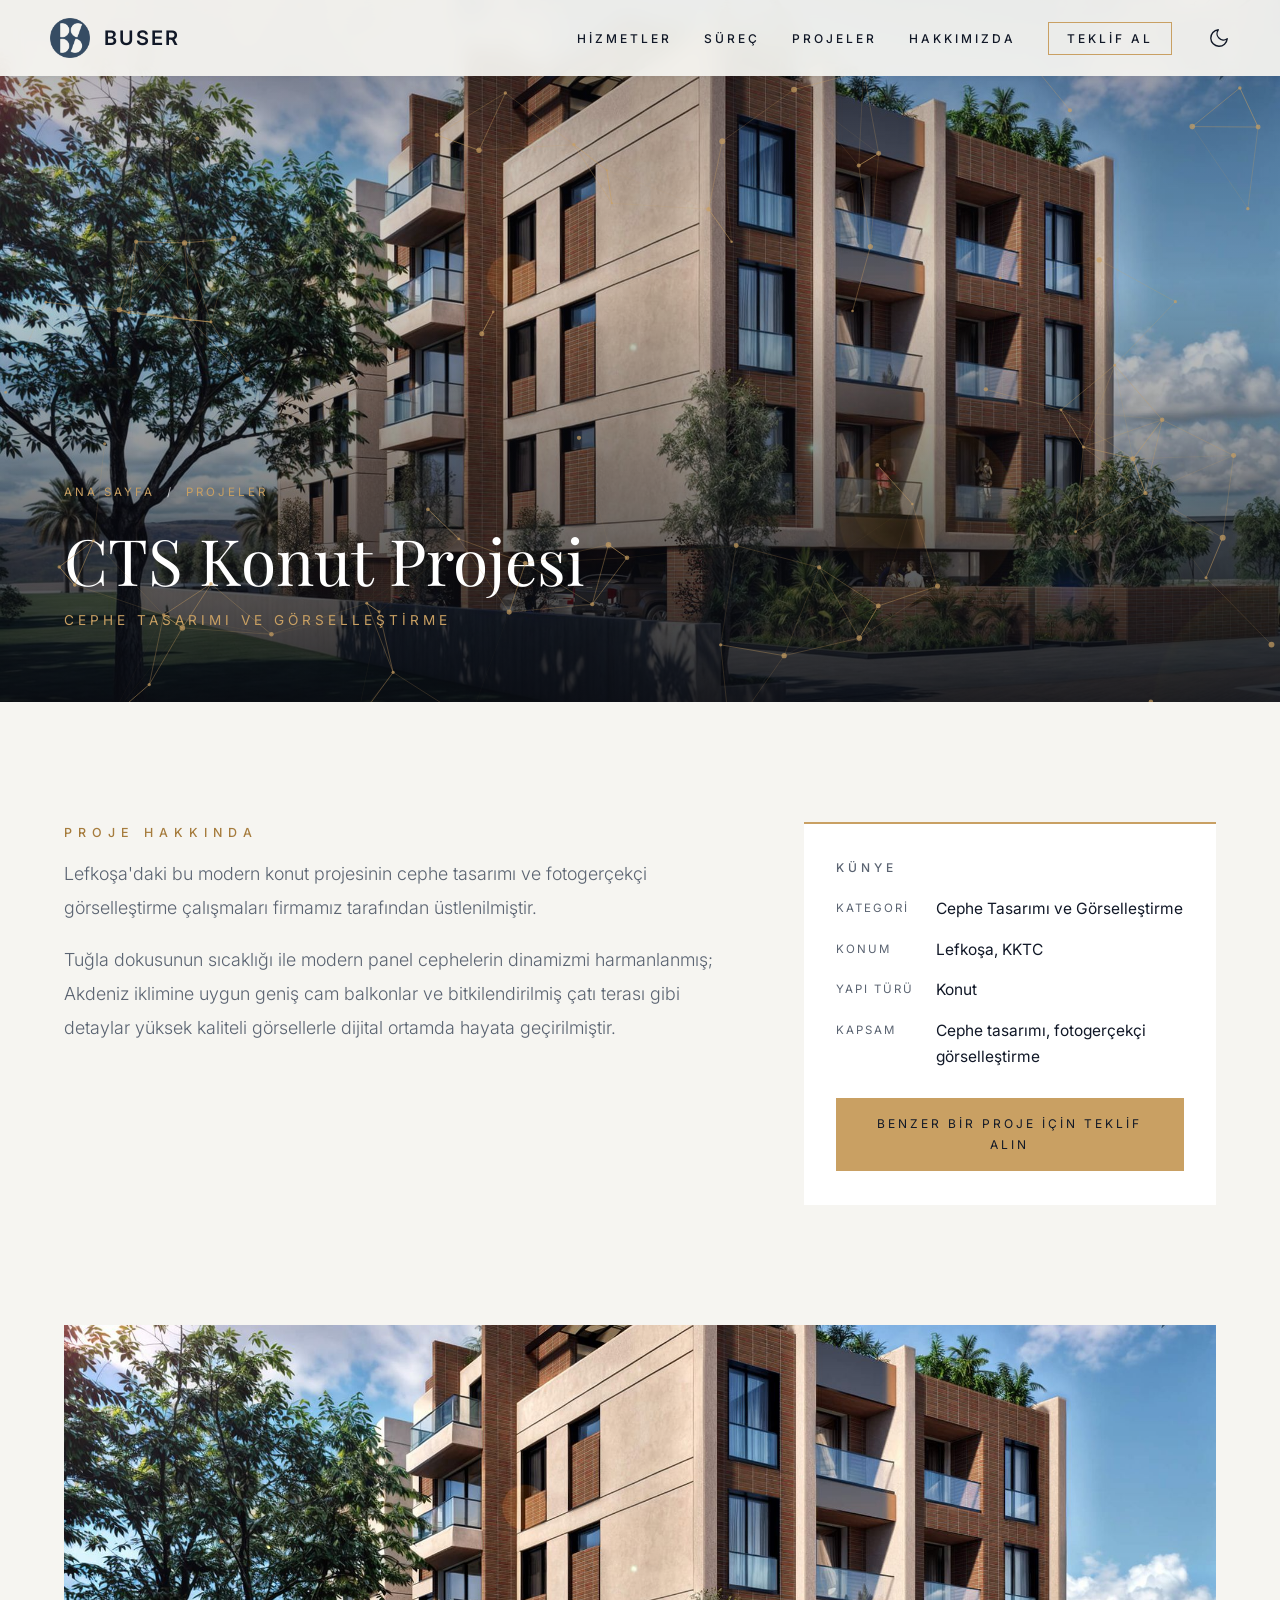
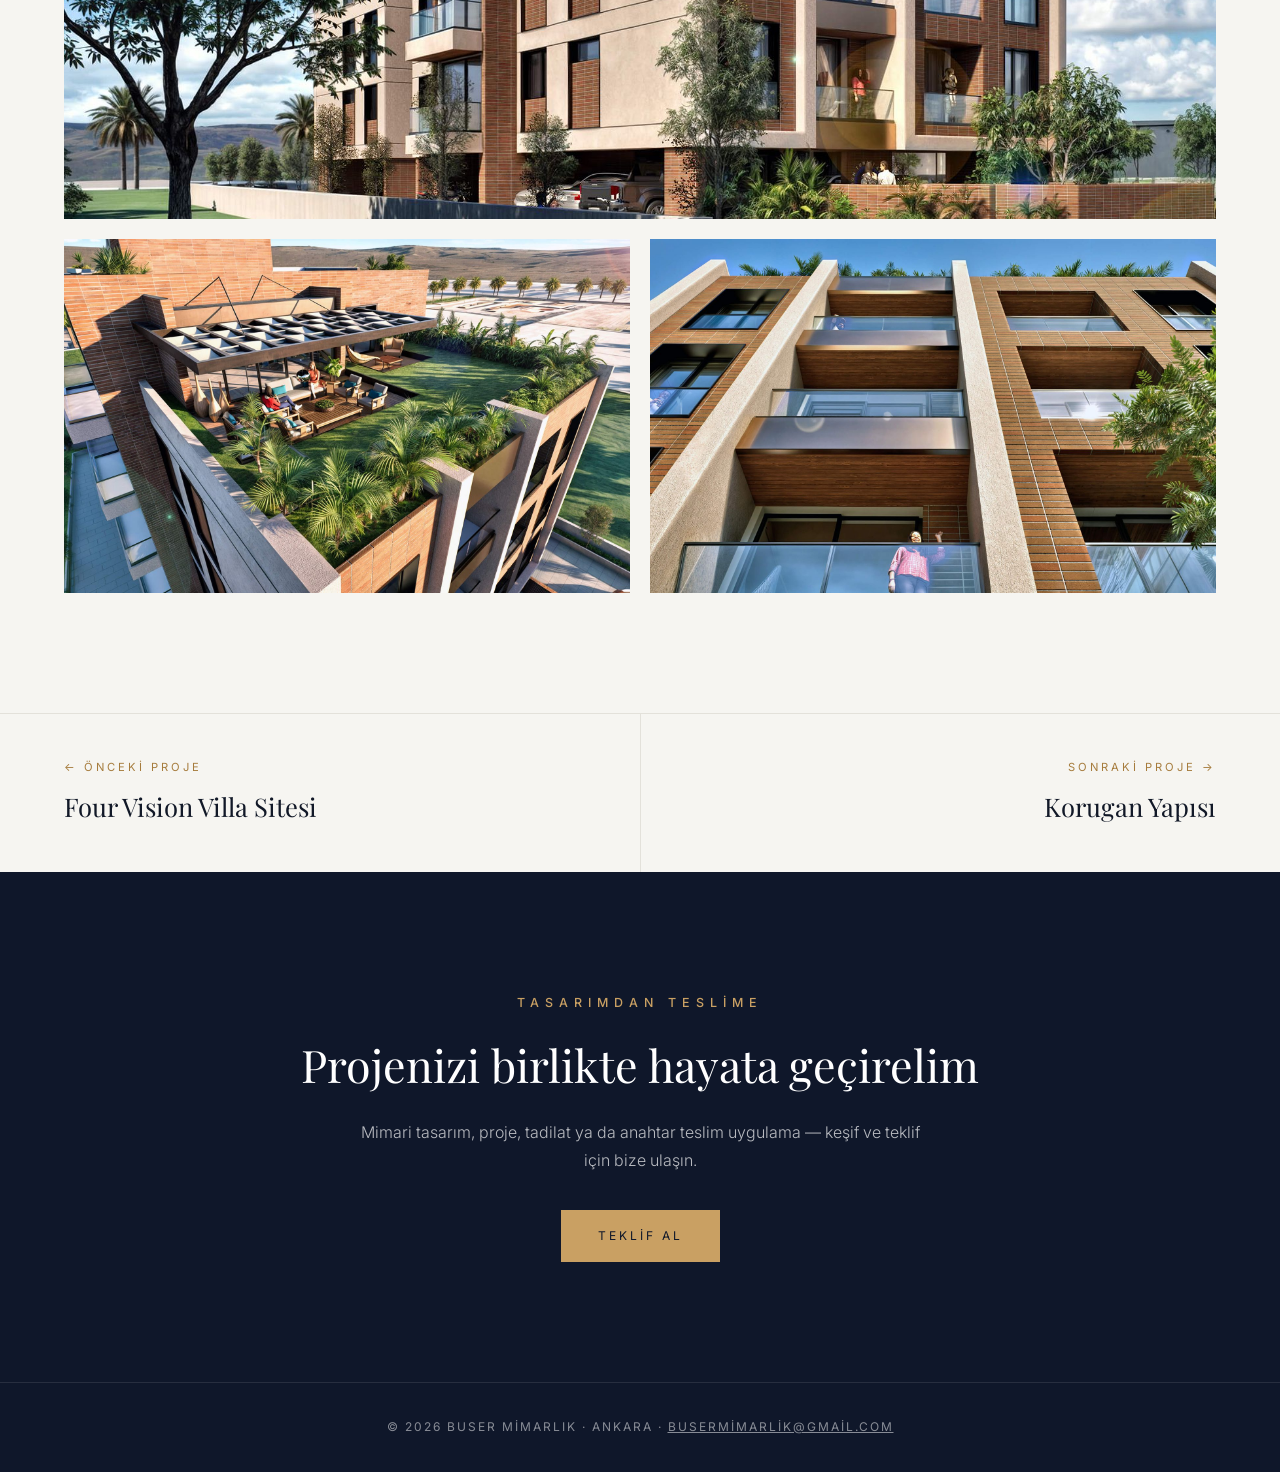
==== projeler/cts-konut-projesi.html @ 30509781 "Add files via upload" ====
<!DOCTYPE html>
<html lang="tr">
<head>
    <meta charset="UTF-8">
    <meta name="viewport" content="width=device-width, initial-scale=1.0">
    <title>CTS Konut Projesi | Buser Mimarlık</title>
    <meta name="description" content="Lefkoşa&#x27;daki bu modern konut projesinin cephe tasarımı ve fotogerçekçi görselleştirme çalışmaları firmamız tarafından…">
    <meta name="robots" content="index, follow">
    <meta name="theme-color" content="#0f172a">
    <link rel="canonical" href="https://busermimarlik.com/projeler/cts-konut-projesi.html">
    <meta property="og:type" content="article">
    <meta property="og:locale" content="tr_TR">
    <meta property="og:site_name" content="Buser Mimarlık">
    <meta property="og:title" content="CTS Konut Projesi | Buser Mimarlık">
    <meta property="og:description" content="Lefkoşa&#x27;daki bu modern konut projesinin cephe tasarımı ve fotogerçekçi görselleştirme çalışmaları firmamız tarafından…">
    <meta property="og:url" content="https://busermimarlik.com/projeler/cts-konut-projesi.html">
    <meta property="og:image" content="https://busermimarlik.com/images/cts-1.jpg">
    <meta name="twitter:card" content="summary_large_image">
    <link rel="icon" type="image/png" sizes="32x32" href="../images/favicon-32.png">
    <link rel="apple-touch-icon" href="../images/apple-touch-icon.png">
    <link rel="preconnect" href="https://fonts.googleapis.com">
    <link rel="preconnect" href="https://fonts.gstatic.com" crossorigin>
    <link href="https://fonts.googleapis.com/css2?family=Inter:wght@300;400;500;600&family=Playfair+Display:wght@400;600&display=swap" rel="stylesheet">
    <script type="application/ld+json">
    {
        "@context": "https://schema.org",
        "@type": "CreativeWork",
        "name": "CTS Konut Projesi",
        "description": "Lefkoşa'daki bu modern konut projesinin cephe tasarımı ve fotogerçekçi görselleştirme çalışmaları firmamız tarafından üstlenilmiştir. Tuğla dokusunun sıcaklığı ile modern panel cephelerin dinamizmi harmanlanmış; Akdeniz iklimine uygun geniş cam balkonlar ve bitkilendirilmiş çatı terası gibi detaylar yüksek kaliteli görsellerle dijital ortamda hayata geçirilmiştir.",
        "image": "https://busermimarlik.com/images/cts-1.jpg",
        "url": "https://busermimarlik.com/projeler/cts-konut-projesi.html",
        "genre": "Cephe Tasarımı ve Görselleştirme",
        "creator": {
                "@type": "Organization",
                "name": "Buser Mimarlık",
                "url": "https://busermimarlik.com/"
        }
}
    </script>
    <script>
        (function () {
            var t = null;
            try { t = localStorage.getItem('buser-theme'); } catch (e) {}
            if (!t && window.matchMedia && matchMedia('(prefers-color-scheme: dark)').matches) t = 'dark';
            if (t === 'dark') document.documentElement.classList.add('dark-theme');
            document.documentElement.classList.add('js');
        })();
    </script>
    <link rel="stylesheet" href="../assets/style.css">
</head>
<body>
    <canvas id="mesh-canvas" aria-hidden="true"></canvas>

    <nav aria-label="Ana menü">
        <a href="../index.html" class="brand" aria-label="Buser Mimarlık ana sayfa">
            <img src="../images/logo.png" alt="" width="40" height="40">
            <div class="brand-text-wrapper" aria-hidden="true">
                <span class="b-letter">B</span><span class="im-letters">IM&nbsp;</span><span class="user-letters">USER</span>
            </div>
        </a>
        <div class="nav-right">
            <ul class="nav-links" id="navLinks">
                <li><a href="../index.html#services">Hizmetler</a></li>
                <li><a href="../index.html#process">Süreç</a></li>
                <li><a href="../index.html#projects">Projeler</a></li>
                <li><a href="../index.html#hakkimizda">Hakkımızda</a></li>
                <li><a href="../index.html#contact" class="nav-cta">Teklif Al</a></li>
            </ul>
            <button type="button" class="icon-btn theme-switch" id="themeToggle" aria-label="Açık / koyu tema">
                <svg class="icon-moon" viewBox="0 0 24 24" fill="none" stroke="currentColor" stroke-width="1.5" stroke-linecap="round" stroke-linejoin="round"><path d="M21 12.79A9 9 0 1 1 11.21 3 7 7 0 0 0 21 12.79z"/></svg>
                <svg class="icon-sun" viewBox="0 0 24 24" fill="none" stroke="currentColor" stroke-width="1.5" stroke-linecap="round" stroke-linejoin="round"><circle cx="12" cy="12" r="5"/><path d="M12 1v2M12 21v2M4.22 4.22l1.42 1.42M18.36 18.36l1.42 1.42M1 12h2M21 12h2M4.22 19.78l1.42-1.42M18.36 5.64l1.42-1.42"/></svg>
            </button>
            <button type="button" class="icon-btn menu-btn" id="menuBtn" aria-label="Menüyü aç" aria-expanded="false" aria-controls="navLinks">
                <svg viewBox="0 0 24 24" fill="none" stroke="currentColor" stroke-width="1.5" stroke-linecap="round"><path d="M3 6h18M3 12h18M3 18h18"/></svg>
            </button>
        </div>
    </nav>

    <main>
        <header class="page-hero" style="background-image:url('../images/cts-1.jpg')">
            <div class="container">
                <p class="crumbs"><a href="../index.html">Ana Sayfa</a> &nbsp;/&nbsp; <a href="../index.html#projects">Projeler</a></p>
                <h1>CTS Konut Projesi</h1>
                <p class="cat">Cephe Tasarımı ve Görselleştirme</p>
            </div>
        </header>

        <section class="light-section">
            <div class="container">
                <div class="project-layout">
                    <div class="project-desc hidden-anim">
                        <span class="eyebrow">Proje Hakkında</span>
                        <p>Lefkoşa&#x27;daki bu modern konut projesinin cephe tasarımı ve fotogerçekçi görselleştirme çalışmaları firmamız tarafından üstlenilmiştir.</p>
                        <p>Tuğla dokusunun sıcaklığı ile modern panel cephelerin dinamizmi harmanlanmış; Akdeniz iklimine uygun geniş cam balkonlar ve bitkilendirilmiş çatı terası gibi detaylar yüksek kaliteli görsellerle dijital ortamda hayata geçirilmiştir.</p>
                    </div>
                    <aside class="facts hidden-anim" aria-label="Proje künyesi">
                        <h2>Künye</h2>
                        <dl>
                            <dt>Kategori</dt><dd>Cephe Tasarımı ve Görselleştirme</dd>
                            <dt>Konum</dt><dd>Lefkoşa, KKTC</dd>
                            <dt>Yapı türü</dt><dd>Konut</dd>
                            <dt>Kapsam</dt><dd>Cephe tasarımı, fotogerçekçi görselleştirme</dd>
                        </dl>
                        <a href="../index.html#contact" class="btn btn-solid facts-cta">Benzer bir proje için teklif alın</a>
                    </aside>
                </div>
            </div>
        </section>

        <section class="light-section" aria-label="Galeri">
            <div class="container" style="padding-top:0">
                <div class="gallery">
                    <a href="../images/cts-1.jpg" class="hidden-anim"><img src="../images/cts-1.jpg" alt="CTS Konut Projesi – görsel 1" loading="lazy" width="1920" height="1080"></a>
                    <a href="../images/cts-2.jpg" class="hidden-anim"><img src="../images/cts-2.jpg" alt="CTS Konut Projesi – görsel 2" loading="lazy" width="1920" height="1080"></a>
                    <a href="../images/cts-3.jpg" class="hidden-anim"><img src="../images/cts-3.jpg" alt="CTS Konut Projesi – görsel 3" loading="lazy" width="1920" height="1080"></a>
                </div>
            </div>
            <div class="pager" role="navigation" aria-label="Diğer projeler">
                <a href="four-vision-villa-sitesi.html"><small>← Önceki proje</small><span>Four Vision Villa Sitesi</span></a>
                <a href="korugan-yapisi.html"><small>Sonraki proje →</small><span>Korugan Yapısı</span></a>
            </div>
        </section>

        <section class="dark-section">
            <div class="container cta-band hidden-anim">
                <span class="eyebrow">Tasarımdan Teslime</span>
                <h2>Projenizi birlikte hayata geçirelim</h2>
                <p>Mimari tasarım, proje, tadilat ya da anahtar teslim uygulama — keşif ve teklif için bize ulaşın.</p>
                <a href="../index.html#contact" class="btn btn-solid">Teklif Al</a>
            </div>
        </section>
    </main>

    <footer class="dark-section simple-footer">
        &copy; <span id="currentYear">2026</span> Buser Mimarlık · Ankara · <a data-mail href="mailto:busermimarlik@gmail.com" style="color:inherit"><span data-mail-text>busermimarlik@gmail.com</span></a>
    </footer>

    <div id="lightbox" class="lightbox" role="dialog" aria-modal="true" aria-label="Görsel görüntüleyici">
        <button type="button" class="lb-btn lb-close" aria-label="Kapat">&times;</button>
        <button type="button" class="lb-btn lb-prev" aria-label="Önceki görsel">&#8249;</button>
        <img id="lbImg" src="data:," alt="">
        <button type="button" class="lb-btn lb-next" aria-label="Sonraki görsel">&#8250;</button>
        <div class="lb-count" id="lbCount"></div>
    </div>

    <a class="wa-float" data-phone data-wa hidden href="#" target="_blank" rel="noopener" aria-label="WhatsApp ile yazın"><svg viewBox="0 0 24 24" fill="currentColor" aria-hidden="true"><path d="M17.47 14.38c-.3-.15-1.76-.87-2.03-.97-.27-.1-.47-.15-.67.15-.2.3-.77.97-.94 1.17-.17.2-.35.22-.64.07-.3-.15-1.25-.46-2.39-1.47-.88-.79-1.48-1.76-1.65-2.06-.17-.3-.02-.46.13-.61.13-.13.3-.35.45-.52.15-.17.2-.3.3-.5.1-.2.05-.37-.02-.52-.08-.15-.67-1.61-.92-2.2-.24-.58-.49-.5-.67-.51h-.57c-.2 0-.52.07-.79.37-.27.3-1.04 1.02-1.04 2.48s1.07 2.88 1.21 3.08c.15.2 2.1 3.2 5.08 4.49.71.31 1.26.49 1.69.63.71.23 1.36.2 1.87.12.57-.09 1.76-.72 2.01-1.41.25-.69.25-1.29.17-1.41-.07-.12-.27-.2-.57-.35zM12.05 21.5h-.01a9.4 9.4 0 0 1-4.8-1.31l-.34-.2-3.57.94.95-3.48-.22-.36a9.43 9.43 0 0 1-1.44-5.01c0-5.2 4.24-9.44 9.45-9.44a9.4 9.4 0 0 1 6.68 2.77 9.38 9.38 0 0 1 2.76 6.68c0 5.21-4.24 9.44-9.45 9.44zm8.04-17.48A11.3 11.3 0 0 0 12.05.5C5.78.5.68 5.6.68 11.86c0 2 .52 3.96 1.52 5.68L.58 23.5l6.1-1.6a11.34 11.34 0 0 0 5.37 1.37h.01c6.26 0 11.36-5.1 11.36-11.36 0-3.04-1.18-5.89-3.33-8.04z"/></svg></a>

    <button id="scrollTopBtn" type="button" aria-label="Başa dön">
        <svg viewBox="0 0 24 24" fill="none" stroke="currentColor" stroke-width="1.5" stroke-linecap="round" stroke-linejoin="round"><line x1="12" y1="19" x2="12" y2="5"/><polyline points="5 12 12 5 19 12"/></svg>
    </button>

    <script src="../assets/main.js" defer></script>
</body>
</html>
---- assets/style.css ----
html { scroll-behavior: smooth; scroll-padding-top: 80px; }

/* KURUMSAL RENKLER (logo laciverti + krem + bronz) */
:root {
    --bg-dark: #0f172a;
    --bg-light: #f6f5f1;
    --bg-card: #ffffff;
    --text-dark: #111827;
    --text-light: #ffffff;
    --text-gray: #5b6472;
    --navy: #374d63;
    --accent: #c9a063;
    --accent-strong: #a67c3d;
    --border-color: #e3e1da;
    --nav-bg: rgba(246, 245, 241, 0.94);
    --bg-about-modal: rgba(246, 245, 241, 0.82);
    --transition-speed: 0.8s;
}
html.dark-theme {
    --bg-light: #060d19;
    --bg-card: #0b1526;
    --text-dark: #f1f5f9;
    --text-gray: #94a3b8;
    --border-color: #16243a;
    --nav-bg: rgba(6, 13, 25, 0.94);
    --bg-about-modal: rgba(6, 13, 25, 0.86);
    --accent-strong: #c9a063;
}

* { margin: 0; padding: 0; box-sizing: border-box; }

body {
    font-family: 'Inter', sans-serif;
    background-color: var(--bg-dark);
    color: var(--text-dark);
    line-height: 1.7;
    overflow-x: hidden;
    transition: background-color 0.5s ease, color 0.5s ease;
}
img { max-width: 100%; display: block; }
a:focus-visible, button:focus-visible, [tabindex]:focus-visible { outline: 2px solid var(--accent); outline-offset: 3px; }
.sr-only { position: absolute; width: 1px; height: 1px; overflow: hidden; clip: rect(0 0 0 0); white-space: nowrap; }

/* AÇILIŞ VİDEOSU — oturum başına bir kez, atlanabilir */
#intro-screen {
    position: fixed; inset: 0; background-color: #ffffff; z-index: 9999;
    display: flex; justify-content: center; align-items: center;
    transition: opacity 0.8s ease, visibility 0.8s ease;
}
#intro-video { width: 100%; height: 100%; object-fit: contain; pointer-events: none; padding: 20px; }
#intro-skip {
    position: absolute; bottom: 30px; right: 30px; background: none; border: 1px solid #c7ccd4;
    color: #374d63; padding: 8px 18px; font: 500 11px 'Inter', sans-serif; letter-spacing: 3px;
    text-transform: uppercase; cursor: pointer; border-radius: 2px;
}
#intro-skip:hover { border-color: var(--accent); color: var(--accent-strong); }
.fade-out { opacity: 0; visibility: hidden; }
html.intro-seen #intro-screen { display: none; }

/* ARKA PLAN AĞ ANİMASYONU */
#mesh-canvas { position: fixed; top: 0; left: 0; width: 100vw; height: 100vh; z-index: 1; pointer-events: none; }

/* MENÜ */
nav {
    position: fixed; top: 0; width: 100%; padding: 18px 50px;
    display: flex; justify-content: space-between; align-items: center;
    z-index: 100; background: var(--nav-bg);
    backdrop-filter: blur(10px); -webkit-backdrop-filter: blur(10px);
    box-shadow: 0 1px 5px rgba(0,0,0,0.05); transition: background 0.5s ease;
}
.brand { display: flex; align-items: center; gap: 14px; text-decoration: none; }
.brand img { height: 40px; width: 40px; animation: logoDigitalGlow 6s infinite cubic-bezier(0.2, 0.8, 0.2, 1); }
@keyframes logoDigitalGlow {
    0%, 50%, 100% { filter: drop-shadow(0 0 0 transparent); }
    52%, 94% { filter: drop-shadow(0 0 8px #0ea5e9); }
    55%, 90% { filter: drop-shadow(0 0 10px rgba(201, 160, 99, 0.6)); }
}
.brand-text-wrapper { display: flex; align-items: center; font-size: 20px; letter-spacing: 2px; font-weight: 600; color: var(--text-dark); overflow: hidden; }
.b-letter, .user-letters { animation: textDigitalGlow 6s infinite cubic-bezier(0.2, 0.8, 0.2, 1); }
.im-letters {
    display: inline-block; max-width: 0; opacity: 0; overflow: hidden; white-space: nowrap;
    animation: textDigitalGlow 6s infinite, counterTick 6s infinite steps(3, end);
}
@keyframes textDigitalGlow {
    0%, 50%, 100% { color: var(--text-dark); text-shadow: none; }
    52%, 94% { color: #0ea5e9; text-shadow: 0 0 12px #0ea5e9; }
    55%, 90% { color: var(--accent); text-shadow: 0 0 15px rgba(201, 160, 99, 0.5); }
}
@keyframes counterTick {
    0%, 50%, 100% { max-width: 0; opacity: 0; }
    52% { opacity: 1; }
    55%, 90% { max-width: 40px; opacity: 1; }
    94% { max-width: 0; opacity: 1; }
}

.nav-right { display: flex; align-items: center; gap: 36px; }
.nav-links { list-style: none; display: flex; gap: 32px; }
.nav-links a { color: var(--text-dark); text-decoration: none; text-transform: uppercase; font-size: 12px; letter-spacing: 3px; font-weight: 500; transition: color 0.3s ease; cursor: pointer; }
.nav-links a:hover { color: var(--accent); }
.nav-cta { border: 1px solid var(--accent); padding: 8px 18px; }
.nav-cta:hover { background: var(--accent); color: #0f172a !important; }

.icon-btn { background: none; border: none; cursor: pointer; display: flex; align-items: center; justify-content: center; color: var(--text-dark); transition: transform 0.3s ease, color 0.3s ease; }
.icon-btn:hover { color: var(--accent); }
.theme-switch:hover { transform: scale(1.1) rotate(10deg); }
.icon-btn svg { width: 22px; height: 22px; }
.icon-sun { display: none; }
html.dark-theme .icon-sun { display: block; }
html.dark-theme .icon-moon { display: none; }
.menu-btn { display: none; }

/* BÖLÜMLER */
section { width: 100%; }
.container { max-width: 1400px; margin: 0 auto; padding: 120px 5vw; }
.light-section { position: relative; z-index: 2; background-color: var(--bg-light); transition: background-color 0.5s ease; }
.dark-section { position: relative; z-index: 0; background-color: transparent; color: var(--text-light); }
.dark-section .container, .dark-section .hero-content { position: relative; z-index: 2; }

.eyebrow { display: block; font-size: 0.78rem; text-transform: uppercase; letter-spacing: 6px; color: var(--accent-strong); margin-bottom: 14px; font-weight: 500; }
.dark-section .eyebrow { color: var(--accent); }
.section-head { display: flex; justify-content: space-between; align-items: flex-end; gap: 30px; flex-wrap: wrap; margin-bottom: 60px; border-bottom: 1px solid var(--border-color); padding-bottom: 24px; }
.section-title { font-family: 'Playfair Display', serif; font-size: clamp(1.8rem, 3.4vw, 2.6rem); font-weight: 400; line-height: 1.2; color: var(--text-dark); }
.section-lead { max-width: 520px; color: var(--text-gray); font-weight: 300; }

/* HERO */
.hero {
    position: relative; width: 100%; min-height: 100vh; min-height: 100svh; display: flex; flex-direction: column;
    justify-content: center; align-items: center; text-align: center; z-index: 0; padding: 120px 20px 60px;
    background: linear-gradient(rgba(10, 12, 18, 0.82), rgba(10, 12, 18, 0.94)), url('../images/hero-arkaplan.jpg') center/cover no-repeat;
}
.hero .eyebrow { letter-spacing: 7px; margin-bottom: 26px; }
.hero h1 { font-size: clamp(2.4rem, 6vw, 4.6rem); font-weight: 300; letter-spacing: -2px; line-height: 1.1; margin-bottom: 26px; color: var(--text-light); }
.hero h1 em { font-family: 'Playfair Display', serif; font-style: italic; color: var(--accent); font-weight: 400; }
.hero-sub { max-width: 640px; margin: 0 auto 46px; font-size: 1.05rem; font-weight: 300; color: rgba(255,255,255,0.78); }
.hero-actions { display: flex; gap: 18px; justify-content: center; flex-wrap: wrap; }
.btn { display: inline-block; border: 1px solid var(--accent); padding: 15px 36px; color: var(--text-light); text-decoration: none; text-transform: uppercase; letter-spacing: 3px; font-size: 12px; transition: all 0.3s ease; cursor: pointer; background: none; font-family: inherit; }
.btn:hover, .btn-solid { background-color: var(--accent); color: #0f172a; }
.btn-solid:hover { background: transparent; color: var(--text-light); }
.hero-pillars { display: flex; gap: 12px 34px; justify-content: center; flex-wrap: wrap; margin-top: 70px; font-size: 0.75rem; letter-spacing: 4px; text-transform: uppercase; color: rgba(255,255,255,0.55); }
.hero-pillars span::before { content: '—'; color: var(--accent); margin-right: 10px; }

/* HİZMETLER */
.services-grid { display: grid; grid-template-columns: repeat(6, 1fr); gap: 1px; background: var(--border-color); border: 1px solid var(--border-color); }
.service-item { background: var(--bg-light); padding: 44px 36px; transition: background-color 0.4s ease; position: relative; }
.service-item:hover { background: var(--bg-card); }
.service-icon { width: 42px; height: 42px; color: var(--accent-strong); margin-bottom: 26px; }
.service-item h3 { font-size: 1.05rem; font-weight: 600; margin-bottom: 12px; text-transform: uppercase; letter-spacing: 1.5px; }
.service-item p { color: var(--text-gray); font-weight: 300; font-size: 0.97rem; }
.service-item ul { list-style: none; margin-top: 16px; }
.service-item li { font-size: 0.85rem; color: var(--text-gray); padding: 5px 0; border-top: 1px dashed var(--border-color); }
.service-item li::before { content: '+ '; color: var(--accent-strong); }
.tag { position: absolute; top: 20px; right: 20px; font-size: 0.65rem; letter-spacing: 2px; text-transform: uppercase; color: var(--accent-strong); border: 1px solid var(--accent); padding: 2px 8px; }

/* SÜREÇ */
.process-list { list-style: none; display: grid; grid-template-columns: repeat(5, 1fr); gap: 30px; counter-reset: step; }
.process-list li { border-top: 1px solid rgba(255,255,255,0.18); padding-top: 26px; position: relative; }
.process-list li::before { counter-increment: step; content: '0' counter(step); display: block; font-family: 'Playfair Display', serif; font-size: 2.4rem; color: var(--accent); line-height: 1; margin-bottom: 18px; }
.process-list li::after { content: ''; position: absolute; top: -4px; left: 0; width: 7px; height: 7px; background: var(--accent); border-radius: 50%; }
.process-list h3 { font-size: 0.95rem; font-weight: 600; text-transform: uppercase; letter-spacing: 1.5px; margin-bottom: 10px; }
.process-list p { font-size: 0.9rem; color: rgba(255,255,255,0.66); font-weight: 300; }
.dark-section .section-head { border-color: rgba(255,255,255,0.15); }
.dark-section .section-title { color: var(--text-light); }
.dark-section .section-lead { color: rgba(255,255,255,0.66); }

/* PROJELER */
.filters { display: flex; gap: 10px; flex-wrap: wrap; }
.filter-btn { background: none; border: 1px solid var(--border-color); color: var(--text-gray); padding: 8px 16px; font: 500 11px 'Inter', sans-serif; letter-spacing: 2px; text-transform: uppercase; cursor: pointer; transition: all 0.3s ease; }
.filter-btn:hover { border-color: var(--accent); color: var(--text-dark); }
.filter-btn.active { background: var(--text-dark); border-color: var(--text-dark); color: var(--bg-light); }
.grid-container { display: grid; grid-template-columns: repeat(auto-fill, minmax(min(100%, 360px), 1fr)); gap: 44px 40px; }
.project-card { cursor: pointer; position: relative; background: none; border: none; text-align: left; font: inherit; color: inherit; }
.project-card[hidden] { display: none; }
.project-img-wrapper { overflow: hidden; aspect-ratio: 16/9; background-color: var(--border-color); margin-bottom: 18px; }
.project-img { width: 100%; height: 100%; object-fit: cover; transition: transform 0.7s ease; }
.project-card:hover .project-img, .project-card:focus-visible .project-img { transform: scale(1.05); }
.project-info h3 { font-size: 1.4rem; font-weight: 500; color: var(--text-dark); transition: color 0.3s ease; }
.project-card:hover .project-info h3 { color: var(--accent-strong); }
.project-info p { color: var(--text-gray); font-size: 0.8rem; text-transform: uppercase; letter-spacing: 2px; margin-top: 4px; }

/* VİZYON */
.about-content { text-align: center; max-width: 960px !important; }
.about-text { font-size: clamp(1.4rem, 2.8vw, 2.1rem); font-weight: 300; line-height: 1.6; }
.about-text strong { color: var(--accent); font-weight: 400; }

/* NEDEN BUSER */
.why-grid { display: grid; grid-template-columns: repeat(auto-fit, minmax(240px, 1fr)); gap: 50px; }
.why-item h3 { font-family: 'Playfair Display', serif; font-weight: 400; font-size: 1.35rem; margin-bottom: 12px; }
.why-item p { color: var(--text-gray); font-weight: 300; font-size: 0.97rem; }
.why-item .num { display: block; width: 36px; height: 1px; background: var(--accent); margin-bottom: 22px; }

/* İLETİŞİM / TEKLİF */
footer { background-color: transparent; border-top: 1px solid rgba(255, 255, 255, 0.1); position: relative; z-index: 0; }
footer .container { position: relative; z-index: 2; color: var(--text-light); }
.contact-grid { display: grid; grid-template-columns: 1fr 1.2fr; gap: 70px; align-items: start; }
.contact-grid h2 { font-family: 'Playfair Display', serif; font-weight: 400; font-size: clamp(2rem, 4vw, 3rem); line-height: 1.15; margin-bottom: 24px; }
.contact-grid .lead { color: rgba(255,255,255,0.7); font-weight: 300; margin-bottom: 36px; }
.contact-lines { list-style: none; }
.contact-lines li { margin-bottom: 16px; }
.contact-lines a { display: inline-flex; align-items: center; gap: 12px; color: var(--text-light); text-decoration: none; letter-spacing: 1px; opacity: 0.85; transition: all 0.3s ease; }
.contact-lines a:hover { color: var(--accent); opacity: 1; }
.contact-lines svg { width: 20px; height: 20px; flex-shrink: 0; }

.quote-form { background: rgba(8, 14, 26, 0.72); border: 1px solid rgba(201, 160, 99, 0.25); padding: 40px; backdrop-filter: blur(6px); -webkit-backdrop-filter: blur(6px); }
.form-row { display: grid; grid-template-columns: 1fr 1fr; gap: 18px; }
.field { margin-bottom: 18px; }
.field label { display: block; font-size: 0.7rem; letter-spacing: 2.5px; text-transform: uppercase; color: rgba(255,255,255,0.6); margin-bottom: 8px; }
.field input, .field select, .field textarea {
    width: 100%; background: transparent; border: none; border-bottom: 1px solid rgba(255,255,255,0.25);
    color: var(--text-light); padding: 10px 0; font: 300 1rem 'Inter', sans-serif; transition: border-color 0.3s ease;
}
.field select option { color: #111827; }
.field textarea { resize: vertical; min-height: 90px; }
.field input:focus, .field select:focus, .field textarea:focus { outline: none; border-color: var(--accent); }
.form-note { font-size: 0.78rem; color: rgba(255,255,255,0.5); margin-top: 14px; }

.footer-bottom { border-top: 1px solid rgba(255,255,255,0.1); margin-top: 80px; padding-top: 30px; display: flex; justify-content: space-between; flex-wrap: wrap; gap: 10px; color: rgba(255, 255, 255, 0.5); font-size: 0.78rem; text-transform: uppercase; letter-spacing: 2px; }

/* BAŞA DÖN */
#scrollTopBtn {
    position: fixed; bottom: 40px; right: 40px; width: 50px; height: 50px;
    background-color: var(--accent); color: #fff; border-radius: 50%;
    display: flex; align-items: center; justify-content: center;
    cursor: pointer; z-index: 99; opacity: 0; visibility: hidden;
    transform: translateY(20px); transition: all 0.4s ease;
    box-shadow: 0 4px 15px rgba(0,0,0,0.2); border: none;
}
#scrollTopBtn.show { opacity: 1; visibility: visible; transform: translateY(0); }
#scrollTopBtn:hover { background-color: var(--navy); transform: translateY(-5px); }
#scrollTopBtn svg { width: 24px; height: 24px; }

/* MODALLAR */
.modal-overlay { display: none; position: fixed; inset: 0; background-color: rgba(10, 10, 12, 0.9); backdrop-filter: blur(8px); -webkit-backdrop-filter: blur(8px); z-index: 1000; overflow-y: auto; padding: 40px 20px; opacity: 0; transition: opacity 0.4s ease; }
.modal-overlay.open { display: block; }
.modal-overlay.active { opacity: 1; }
.modal-close-btn { position: absolute; top: 14px; right: 18px; font-size: 40px; font-weight: 300; color: #ffffff; cursor: pointer; z-index: 10; line-height: 1; background: none; border: none; text-shadow: 0 2px 4px rgba(0,0,0,0.6); transition: color 0.3s ease; }
.modal-close-btn:hover { color: var(--accent); }
.modal-content { background-color: var(--bg-light); max-width: 1000px; margin: 0 auto; position: relative; border-radius: 4px; overflow: hidden; transform: translateY(50px); transition: transform 0.4s ease, background-color 0.5s ease; }
.modal-overlay.active .modal-content { transform: translateY(0); }
.modal-header-img { width: 100%; height: 55vh; object-fit: cover; background: #0f172a; }
.modal-body { padding: 50px; }
.modal-title { font-size: clamp(1.8rem, 4vw, 2.5rem); font-weight: 400; font-family: 'Playfair Display', serif; color: var(--text-dark); margin-bottom: 8px; }
.modal-category { font-size: 0.85rem; text-transform: uppercase; letter-spacing: 3px; color: var(--accent-strong); margin-bottom: 26px; }
.modal-desc { font-size: 1.05rem; color: var(--text-gray); line-height: 1.8; margin-bottom: 36px; }
.modal-gallery { display: grid; grid-template-columns: repeat(auto-fit, minmax(180px, 1fr)); gap: 16px; }
.modal-gallery button { border: 2px solid transparent; padding: 0; cursor: pointer; background: none; transition: border-color 0.3s ease; }
.modal-gallery button.current { border-color: var(--accent); }
.modal-gallery img { width: 100%; aspect-ratio: 4/3; object-fit: cover; }

#aboutMeModal.modal-overlay { background-color: rgba(10, 10, 12, 0.45); backdrop-filter: none; -webkit-backdrop-filter: none; }
#aboutMeModal .modal-content { background-color: var(--bg-about-modal); backdrop-filter: blur(15px); -webkit-backdrop-filter: blur(15px); border: 1px solid rgba(201, 160, 99, 0.3); box-shadow: 0 25px 50px rgba(0,0,0,0.3); }
.about-me-grid { display: grid; grid-template-columns: 1fr 1.5fr; gap: 40px; padding: 50px; }
.about-me-img-wrapper { width: 100%; aspect-ratio: 3/4; overflow: hidden; border-radius: 4px; }
.about-me-img { width: 100%; height: 100%; object-fit: cover; }
.cv-section-title { font-size: 1rem; font-weight: 600; color: var(--text-dark); margin-top: 28px; margin-bottom: 8px; text-transform: uppercase; letter-spacing: 2px; }
.cv-list { list-style: none; color: var(--text-gray); line-height: 1.8; font-weight: 300; }
.cv-list li { margin-bottom: 4px; }
.cv-list li::before { content: '• '; color: var(--accent-strong); }

/* KAYDIRMA ANİMASYONLARI (JS yoksa içerik görünür kalır) */
.js .hidden-anim { opacity: 0; transform: translateY(40px); transition: opacity var(--transition-speed) ease-out, transform var(--transition-speed) ease-out; }
.js .hidden-anim.show-anim { opacity: 1; transform: translateY(0); }

@media (prefers-reduced-motion: reduce) {
    html { scroll-behavior: auto; }
    *, *::before, *::after { animation: none !important; transition-duration: 0.01ms !important; }
    .js .hidden-anim { opacity: 1; transform: none; }
    #mesh-canvas { display: none; }
}

@media screen and (max-width: 1100px) {
    .process-list { grid-template-columns: repeat(2, 1fr); }
        .contact-grid { grid-template-columns: 1fr; gap: 50px; }
    nav { padding: 16px 30px; }
    .nav-links { gap: 22px; }
}
@media screen and (max-width: 900px) {
    nav { padding: 14px 20px; }
    .menu-btn { display: flex; }
    .nav-links { position: absolute; top: 68px; left: 0; right: 0; flex-direction: column; background-color: var(--bg-light); box-shadow: 0 12px 24px rgba(0,0,0,0.15); text-align: center; padding: 30px 0; gap: 24px; transform: translateX(-100%); visibility: hidden; transition: transform 0.4s ease, visibility 0.4s; }
    .nav-links.active { transform: translateX(0); visibility: visible; }
    .nav-cta { display: inline-block; }
    .nav-right { gap: 20px; }
}
@media screen and (max-width: 768px) {
    .container { padding: 90px 20px; }
    .process-list { grid-template-columns: 1fr; }
        .form-row { grid-template-columns: 1fr; gap: 0; }
    .quote-form { padding: 28px 20px; }
    .about-me-grid { grid-template-columns: 1fr; padding: 30px 20px; }
    .about-me-img-wrapper { aspect-ratio: 1/1; }
    .modal-body { padding: 30px 20px; }
    .modal-header-img { height: 38vh; }
    #scrollTopBtn { bottom: 20px; right: 20px; width: 42px; height: 42px; }
    .service-item { padding: 36px 24px; }
    .brand-text-wrapper { font-size: 17px; }
}

/* ================= EK BİLEŞENLER ================= */

/* Proje kartı artık bir bağlantı */
a.project-card { display: block; text-decoration: none; }
.project-more { display: inline-block; margin-top: 10px; font-size: 0.72rem; letter-spacing: 3px; text-transform: uppercase; color: var(--accent-strong); opacity: 0; transform: translateX(-6px); transition: all 0.3s ease; }
.project-card:hover .project-more, .project-card:focus-visible .project-more { opacity: 1; transform: none; }

/* ÇİZGİDEN GERÇEĞE KAYDIRICI */
.compare-wrap { display: grid; grid-template-columns: 1fr 2.2fr; gap: 60px; align-items: center; }
.compare-text p { color: var(--text-gray); font-weight: 300; margin-bottom: 26px; }
.compare-text .hint { font-size: 0.75rem; letter-spacing: 3px; text-transform: uppercase; color: var(--accent-strong); display: flex; align-items: center; gap: 10px; }
.compare {
    --pos: 50%;
    position: relative; aspect-ratio: 16 / 9; overflow: hidden; user-select: none; -webkit-user-select: none;
    background: #0c1626; box-shadow: 0 30px 60px -30px rgba(15, 23, 42, 0.45); touch-action: pan-y;
}
.compare img { position: absolute; inset: 0; width: 100%; height: 100%; object-fit: cover; pointer-events: none; }
.compare .compare-top { clip-path: inset(0 calc(100% - var(--pos)) 0 0); }
.compare-line { position: absolute; top: 0; bottom: 0; left: var(--pos); width: 2px; margin-left: -1px; background: var(--accent); pointer-events: none; box-shadow: 0 0 12px rgba(201, 160, 99, 0.6); }
.compare-knob {
    position: absolute; top: 50%; left: var(--pos); width: 52px; height: 52px; margin: -26px 0 0 -26px; border-radius: 50%;
    background: var(--accent); color: #0f172a; display: flex; align-items: center; justify-content: center; pointer-events: none;
    box-shadow: 0 6px 20px rgba(0,0,0,0.35); transition: transform 0.2s ease;
}
.compare-knob svg { width: 26px; height: 26px; }
.compare:hover .compare-knob { transform: scale(1.08); }
.compare-range { position: absolute; inset: 0; width: 100%; height: 100%; opacity: 0; cursor: ew-resize; margin: 0; -webkit-appearance: none; appearance: none; }
.compare-range:focus-visible ~ .compare-knob { outline: 3px solid #fff; outline-offset: 3px; }
.compare-label { position: absolute; top: 18px; padding: 6px 14px; font-size: 0.68rem; letter-spacing: 3px; text-transform: uppercase; background: rgba(12, 22, 38, 0.72); color: #fff; backdrop-filter: blur(4px); -webkit-backdrop-filter: blur(4px); pointer-events: none; }
.compare-label.left { left: 18px; color: #7dd3fc; }
.compare-label.right { right: 18px; }

/* WHATSAPP */
.wa-float {
    position: fixed; right: 40px; bottom: 40px; width: 56px; height: 56px; border-radius: 50%; background: #25d366; color: #fff;
    display: flex; align-items: center; justify-content: center; z-index: 98; box-shadow: 0 8px 22px rgba(0,0,0,0.25);
    transition: transform 0.3s ease;
}
.wa-float:hover { transform: translateY(-4px); }
.wa-float svg { width: 30px; height: 30px; }
.has-wa #scrollTopBtn { bottom: 108px; }
[data-phone][hidden] { display: none !important; }

/* PROJE DETAY SAYFASI */
.page-hero {
    position: relative; min-height: 78vh; display: flex; align-items: flex-end; color: var(--text-light); z-index: 0;
    background-size: cover; background-position: center;
}
.page-hero::before { content: ''; position: absolute; inset: 0; background: linear-gradient(180deg, rgba(10,12,18,0.35) 0%, rgba(10,12,18,0.15) 40%, rgba(10,12,18,0.88) 100%); }
.page-hero .container { position: relative; z-index: 2; padding-top: 160px; padding-bottom: 70px; width: 100%; }
.crumbs { font-size: 0.72rem; letter-spacing: 3px; text-transform: uppercase; margin-bottom: 22px; color: rgba(255,255,255,0.7); }
.crumbs a { color: var(--accent); text-decoration: none; }
.crumbs a:hover { text-decoration: underline; }
.page-hero h1 { font-family: 'Playfair Display', serif; font-weight: 400; font-size: clamp(2.2rem, 5vw, 4rem); line-height: 1.1; margin-bottom: 14px; }
.page-hero .cat { font-size: 0.85rem; letter-spacing: 4px; text-transform: uppercase; color: var(--accent); }

.project-layout { display: grid; grid-template-columns: 1.6fr 1fr; gap: 80px; align-items: start; }
.project-desc p { font-size: 1.12rem; font-weight: 300; color: var(--text-gray); line-height: 1.9; }
.project-desc p + p { margin-top: 18px; }
.facts { border-top: 2px solid var(--accent); background: var(--bg-card); padding: 34px 32px; }
.facts h2 { font-size: 0.75rem; letter-spacing: 4px; text-transform: uppercase; color: var(--text-gray); font-weight: 500; margin-bottom: 18px; }
.facts dl { display: grid; grid-template-columns: auto 1fr; gap: 14px 22px; }
.facts dt { font-size: 0.72rem; letter-spacing: 2px; text-transform: uppercase; color: var(--text-gray); padding-top: 3px; }
.facts dd { font-size: 0.97rem; color: var(--text-dark); }
.facts .facts-cta { margin-top: 28px; display: block; text-align: center; color: var(--text-dark); }
.facts .facts-cta:hover { color: #0f172a; }

.gallery { display: grid; grid-template-columns: repeat(2, 1fr); gap: 20px; }
.gallery a { display: block; overflow: hidden; aspect-ratio: 16 / 10; background: var(--border-color); }
.gallery a:first-child { grid-column: 1 / -1; aspect-ratio: 21 / 9; }
.gallery img { width: 100%; height: 100%; object-fit: cover; transition: transform 0.7s ease; }
.gallery a:hover img { transform: scale(1.04); }

.pager { display: grid; grid-template-columns: 1fr 1fr; border-top: 1px solid var(--border-color); }
.pager a { padding: 44px 5vw; text-decoration: none; color: var(--text-dark); transition: background-color 0.3s ease; }
.pager a:hover { background: var(--bg-card); }
.pager a + a { text-align: right; border-left: 1px solid var(--border-color); }
.pager small { display: block; font-size: 0.7rem; letter-spacing: 3px; text-transform: uppercase; color: var(--accent-strong); margin-bottom: 8px; }
.pager span { font-family: 'Playfair Display', serif; font-size: clamp(1.1rem, 2.4vw, 1.6rem); }

.cta-band { text-align: center; }
.cta-band h2 { font-family: 'Playfair Display', serif; font-weight: 400; font-size: clamp(1.8rem, 4vw, 2.8rem); margin-bottom: 16px; }
.cta-band p { color: rgba(255,255,255,0.7); font-weight: 300; margin: 0 auto 36px; max-width: 560px; }
.simple-footer { text-align: center; padding: 34px 20px; color: rgba(255,255,255,0.5); font-size: 0.75rem; letter-spacing: 2px; text-transform: uppercase; border-top: 1px solid rgba(255,255,255,0.1); position: relative; z-index: 2; }

/* LIGHTBOX */
.lightbox { position: fixed; inset: 0; z-index: 1000; background: rgba(6, 10, 18, 0.95); display: none; align-items: center; justify-content: center; padding: 60px 70px; }
.lightbox.open { display: flex; }
.lightbox img { max-width: 100%; max-height: 100%; object-fit: contain; box-shadow: 0 20px 60px rgba(0,0,0,0.5); }
.lb-btn { position: absolute; background: none; border: none; color: #fff; cursor: pointer; font-size: 44px; line-height: 1; padding: 10px 16px; opacity: 0.8; transition: all 0.3s ease; }
.lb-btn:hover { opacity: 1; color: var(--accent); }
.lb-close { top: 12px; right: 16px; }
.lb-prev { left: 10px; top: 50%; transform: translateY(-50%); }
.lb-next { right: 10px; top: 50%; transform: translateY(-50%); }
.lb-count { position: absolute; bottom: 20px; left: 0; right: 0; text-align: center; color: rgba(255,255,255,0.6); font-size: 0.8rem; letter-spacing: 3px; }

@media screen and (max-width: 1100px) {
    .compare-wrap { grid-template-columns: 1fr; gap: 36px; }
    .project-layout { grid-template-columns: 1fr; gap: 50px; }
}
@media screen and (max-width: 768px) {
    .wa-float { right: 20px; bottom: 20px; width: 50px; height: 50px; }
    .has-wa #scrollTopBtn { bottom: 84px; }
    .gallery { grid-template-columns: 1fr; }
    .gallery a:first-child { aspect-ratio: 16 / 10; }
    .pager a { padding: 30px 20px; }
    .page-hero { min-height: 62vh; }
    .page-hero .container { padding-top: 120px; padding-bottom: 44px; }
    .facts { padding: 28px 22px; }
    .lightbox { padding: 50px 10px; }
    .compare-knob { width: 44px; height: 44px; margin: -22px 0 0 -22px; }
}

/* ÖNE ÇIKAN HİZMETLER + EKİP */
.service-item { grid-column: span 2; }
.service-item.featured { grid-column: span 3; background: #0f172a; color: #f1f5f9; padding: 56px 48px; }
.service-item.featured:hover { background: #111c33; }
html.dark-theme .service-item.featured { background: #0d1a2e; }
.service-item.featured .service-icon { color: var(--accent); width: 52px; height: 52px; }
.service-item.featured h3 { font-family: 'Playfair Display', serif; font-size: clamp(1.5rem, 2.6vw, 2rem); text-transform: none; letter-spacing: 0; font-weight: 400; margin-bottom: 16px; }
.service-item.featured p { color: rgba(241, 245, 249, 0.72); font-size: 1.02rem; max-width: 520px; }
.service-item.featured ul { display: grid; grid-template-columns: 1fr 1fr; column-gap: 26px; margin-top: 24px; }
.service-item.featured li { color: rgba(241, 245, 249, 0.8); border-top-color: rgba(255, 255, 255, 0.12); font-size: 0.9rem; }
.service-item.featured li::before { color: var(--accent); }
.svc-no { position: absolute; top: 34px; right: 40px; font-family: 'Playfair Display', serif; font-size: 3.4rem; line-height: 1; color: rgba(201, 160, 99, 0.35); }
.svc-cta { display: inline-flex; gap: 10px; margin-top: 30px; color: var(--accent); text-decoration: none; font-size: 0.75rem; letter-spacing: 3px; text-transform: uppercase; border-bottom: 1px solid rgba(201, 160, 99, 0.4); padding-bottom: 6px; transition: gap 0.3s ease, border-color 0.3s ease; }
.svc-cta:hover { gap: 16px; border-color: var(--accent); }

.team-grid { display: grid; grid-template-columns: 1fr 1fr; gap: 50px; }
.person { display: grid; grid-template-columns: minmax(150px, 210px) 1fr; gap: 32px; align-items: start; }
.person-photo { aspect-ratio: 3 / 4; overflow: hidden; background: var(--border-color); }
.person-photo img { width: 100%; height: 100%; object-fit: cover; filter: grayscale(0.15); }
.person-photo.placeholder { display: flex; align-items: center; justify-content: center; background: #0f172a; }
.person-photo.placeholder img { width: 38%; height: auto; opacity: 0.5; }
.person-body h3 { font-family: 'Playfair Display', serif; font-weight: 400; font-size: 1.6rem; line-height: 1.2; }
.person-role { font-size: 0.75rem; letter-spacing: 3px; text-transform: uppercase; color: var(--accent-strong); margin: 6px 0 16px; }
.person-body > p:not(.person-role) { color: var(--text-gray); font-weight: 300; }
.person details { margin-top: 20px; border-top: 1px solid var(--border-color); padding-top: 14px; }
.person summary { cursor: pointer; font-size: 0.75rem; letter-spacing: 3px; text-transform: uppercase; color: var(--text-dark); list-style: none; display: flex; align-items: center; gap: 10px; }
.person summary::-webkit-details-marker { display: none; }
.person summary::before { content: '+'; color: var(--accent-strong); font-size: 1.1rem; transition: transform 0.3s ease; }
.person details[open] summary::before { transform: rotate(45deg); }
.person h4 { font-size: 0.8rem; letter-spacing: 2px; text-transform: uppercase; margin: 18px 0 6px; color: var(--text-dark); font-weight: 600; }
.person .cv-list { font-size: 0.92rem; }

@media screen and (max-width: 1100px) {
    .services-grid { grid-template-columns: repeat(2, 1fr); }
    .service-item, .service-item.featured { grid-column: span 1; }
    .service-item:last-child { grid-column: span 2; }
    .team-grid { grid-template-columns: 1fr; }
    .service-item.featured ul { grid-template-columns: 1fr; }
}
@media screen and (max-width: 768px) {
    .services-grid { grid-template-columns: 1fr; }
    .service-item:last-child { grid-column: span 1; }
    .service-item.featured { padding: 44px 24px; }
    .service-item.featured ul { grid-template-columns: 1fr; }
    .svc-no { top: 26px; right: 24px; font-size: 2.6rem; }
    .person { grid-template-columns: 1fr; gap: 22px; }
    .person-photo { max-width: 260px; }
}
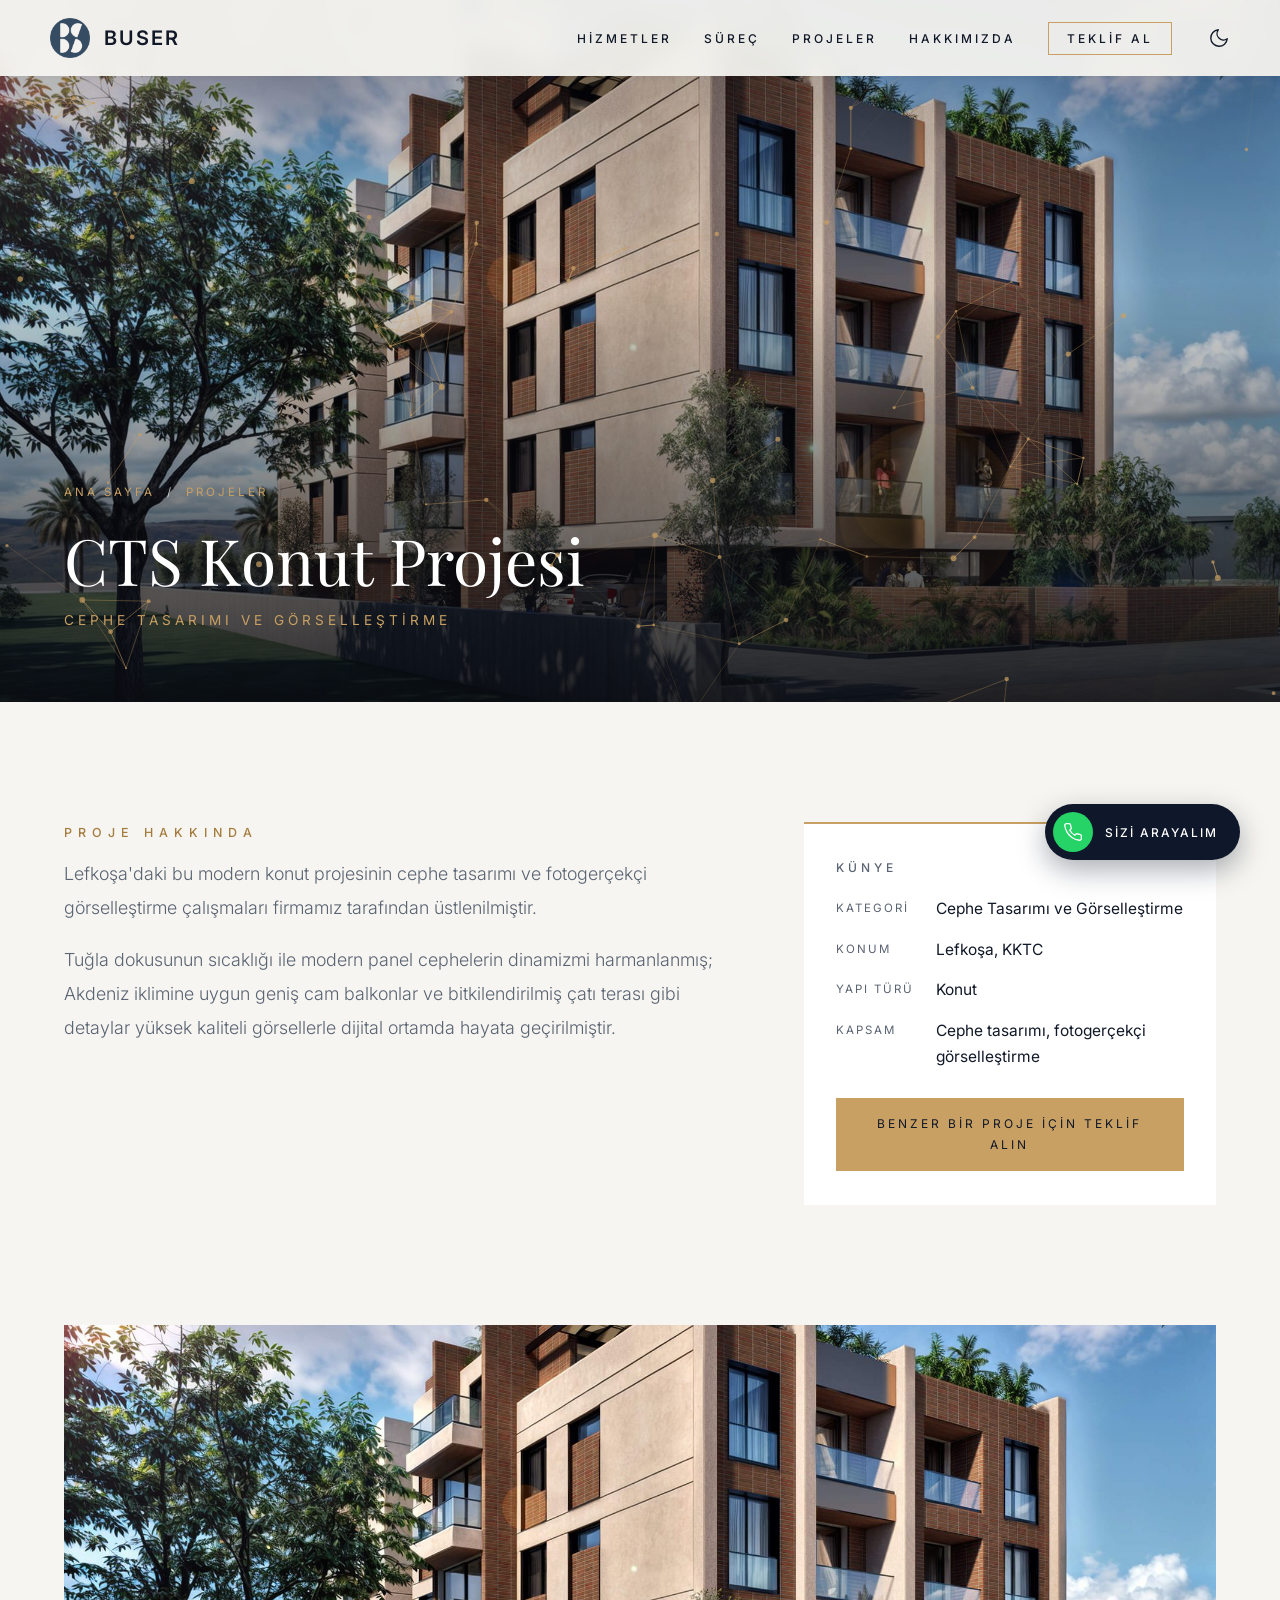
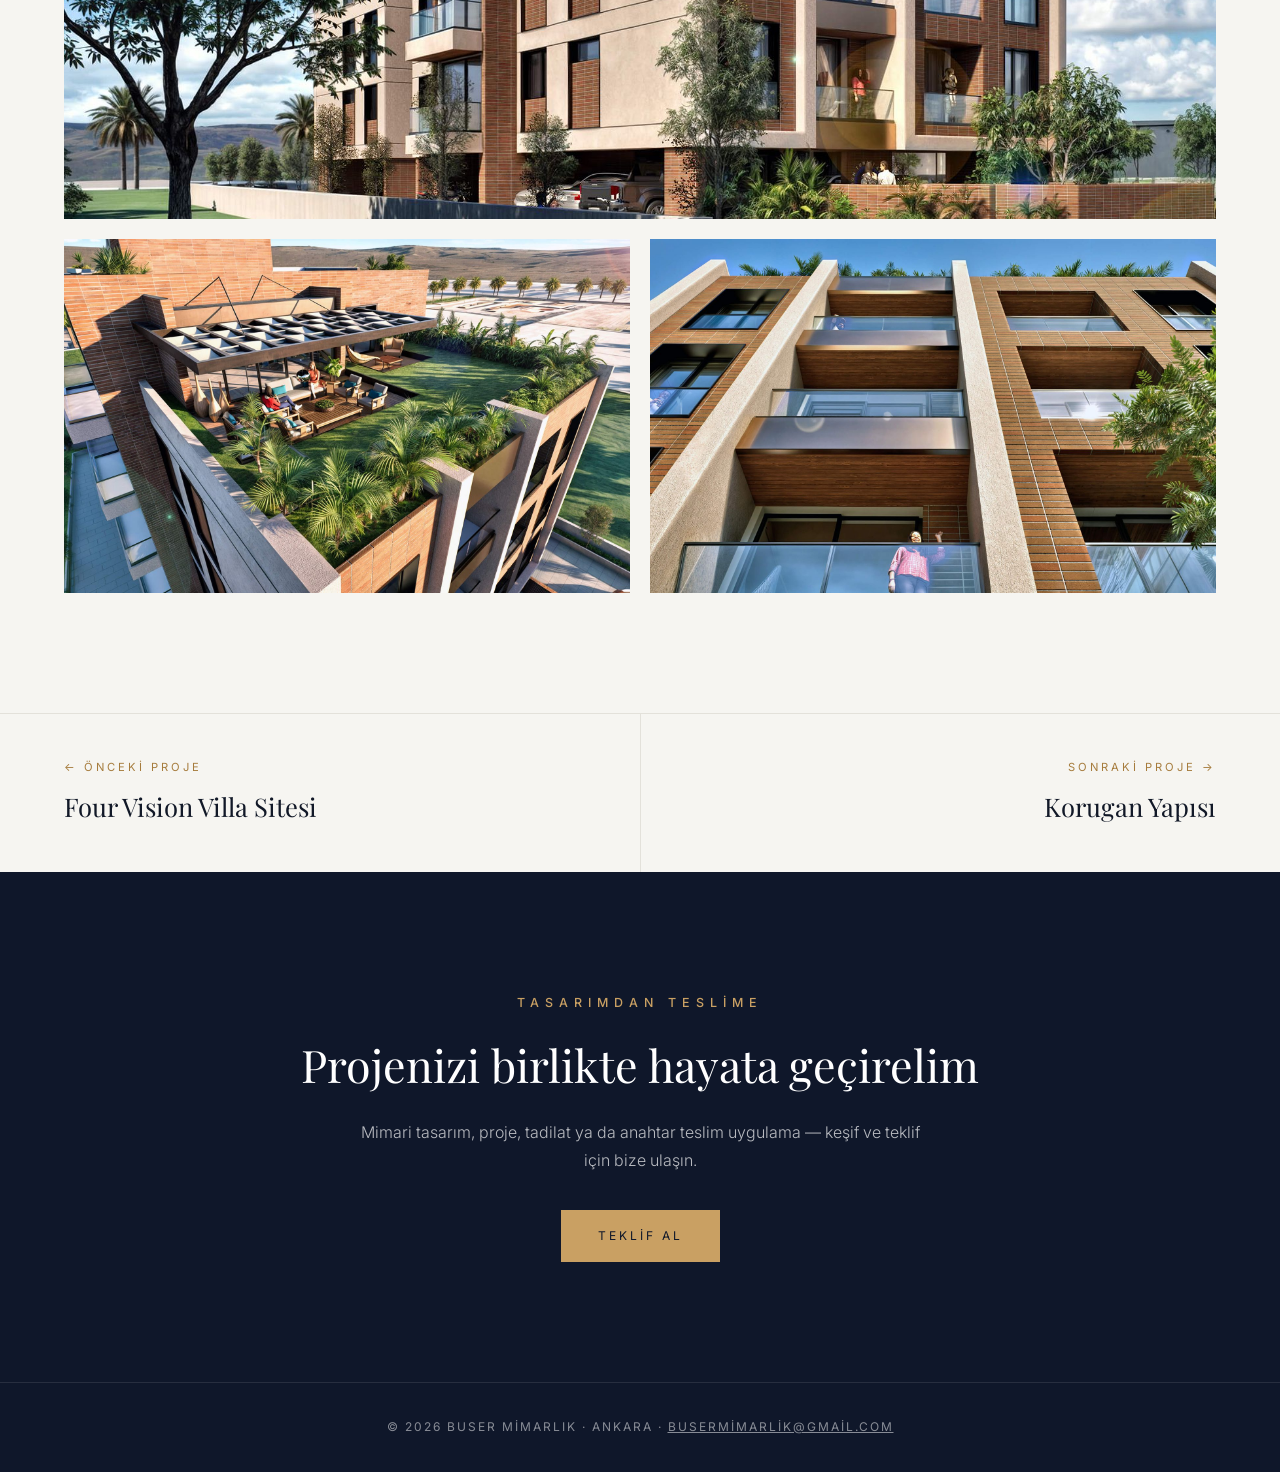
==== commit 4e337c13: "Add files via upload" ====
--- a/projeler/cts-konut-projesi.html
+++ b/projeler/cts-konut-projesi.html
@@ -143,12 +143,11 @@
         <div class="lb-count" id="lbCount"></div>
     </div>
 
-    <a class="wa-float" data-phone data-wa hidden href="#" target="_blank" rel="noopener" aria-label="WhatsApp ile yazın"><svg viewBox="0 0 24 24" fill="currentColor" aria-hidden="true"><path d="M17.47 14.38c-.3-.15-1.76-.87-2.03-.97-.27-.1-.47-.15-.67.15-.2.3-.77.97-.94 1.17-.17.2-.35.22-.64.07-.3-.15-1.25-.46-2.39-1.47-.88-.79-1.48-1.76-1.65-2.06-.17-.3-.02-.46.13-.61.13-.13.3-.35.45-.52.15-.17.2-.3.3-.5.1-.2.05-.37-.02-.52-.08-.15-.67-1.61-.92-2.2-.24-.58-.49-.5-.67-.51h-.57c-.2 0-.52.07-.79.37-.27.3-1.04 1.02-1.04 2.48s1.07 2.88 1.21 3.08c.15.2 2.1 3.2 5.08 4.49.71.31 1.26.49 1.69.63.71.23 1.36.2 1.87.12.57-.09 1.76-.72 2.01-1.41.25-.69.25-1.29.17-1.41-.07-.12-.27-.2-.57-.35zM12.05 21.5h-.01a9.4 9.4 0 0 1-4.8-1.31l-.34-.2-3.57.94.95-3.48-.22-.36a9.43 9.43 0 0 1-1.44-5.01c0-5.2 4.24-9.44 9.45-9.44a9.4 9.4 0 0 1 6.68 2.77 9.38 9.38 0 0 1 2.76 6.68c0 5.21-4.24 9.44-9.45 9.44zm8.04-17.48A11.3 11.3 0 0 0 12.05.5C5.78.5.68 5.6.68 11.86c0 2 .52 3.96 1.52 5.68L.58 23.5l6.1-1.6a11.34 11.34 0 0 0 5.37 1.37h.01c6.26 0 11.36-5.1 11.36-11.36 0-3.04-1.18-5.89-3.33-8.04z"/></svg></a>
-
     <button id="scrollTopBtn" type="button" aria-label="Başa dön">
         <svg viewBox="0 0 24 24" fill="none" stroke="currentColor" stroke-width="1.5" stroke-linecap="round" stroke-linejoin="round"><line x1="12" y1="19" x2="12" y2="5"/><polyline points="5 12 12 5 19 12"/></svg>
     </button>
 
     <script src="../assets/main.js" defer></script>
+    <script src="../assets/chat.js" defer></script>
 </body>
 </html>
--- a/assets/style.css
+++ b/assets/style.css
@@ -456,3 +456,69 @@
     .person { grid-template-columns: 1fr; gap: 22px; }
     .person-photo { max-width: 260px; }
 }
+
+/* ================= SİZİ ARAYALIM ASİSTANI ================= */
+.chat-launcher {
+    position: fixed; right: 40px; bottom: 40px; z-index: 98; height: 56px; padding: 0 22px 0 8px; border-radius: 28px;
+    display: flex; align-items: center; gap: 12px; border: none; cursor: pointer; background: #0f172a; color: #fff;
+    box-shadow: 0 10px 28px rgba(15, 23, 42, 0.35); font: 500 12px 'Inter', sans-serif; letter-spacing: 2px; text-transform: uppercase;
+    transition: transform 0.3s ease, background-color 0.3s ease;
+}
+.chat-launcher:hover { transform: translateY(-3px); }
+.chat-launcher-icon { width: 40px; height: 40px; border-radius: 50%; background: #25d366; display: flex; align-items: center; justify-content: center; }
+.chat-launcher-icon svg { width: 20px; height: 20px; }
+.chat-launcher.active { background: #1c2a3f; }
+html.dark-theme .chat-launcher { background: #c9a063; color: #0f172a; }
+.chat-panel {
+    position: fixed; right: 40px; bottom: 110px; z-index: 1001; width: 370px; height: min(600px, calc(100vh - 150px));
+    display: flex; flex-direction: column; background: var(--bg-light); border: 1px solid var(--border-color); border-radius: 14px; overflow: hidden;
+    box-shadow: 0 30px 60px -12px rgba(15, 23, 42, 0.45); opacity: 0; transform: translateY(16px); transition: opacity 0.25s ease, transform 0.25s ease;
+}
+.chat-panel[hidden] { display: none; }
+.chat-panel.open { opacity: 1; transform: none; }
+.chat-head { display: flex; align-items: center; gap: 12px; padding: 14px 16px; background: #0f172a; color: #fff; }
+.chat-head img { width: 36px; height: 36px; }
+.chat-head div { flex: 1; line-height: 1.3; }
+.chat-head strong { display: block; font-weight: 600; font-size: 0.95rem; }
+.chat-head span { font-size: 0.75rem; color: #a9b4c4; }
+.chat-close { background: none; border: none; color: #fff; font-size: 28px; line-height: 1; cursor: pointer; padding: 0 4px; opacity: 0.8; }
+.chat-close:hover { opacity: 1; color: var(--accent); }
+.chat-body { flex: 1; overflow-y: auto; padding: 18px 14px; display: flex; flex-direction: column; gap: 10px; scroll-behavior: smooth; }
+.msg { max-width: 85%; padding: 10px 14px; border-radius: 14px; font-size: 0.9rem; line-height: 1.5; animation: msgIn 0.25s ease; }
+.msg.bot { align-self: flex-start; background: var(--bg-card); color: var(--text-dark); border: 1px solid var(--border-color); border-bottom-left-radius: 4px; }
+.msg.user { align-self: flex-end; background: #0f172a; color: #fff; border-bottom-right-radius: 4px; }
+html.dark-theme .msg.user { background: #c9a063; color: #0f172a; }
+.msg .muted { color: var(--text-gray); font-size: 0.82rem; }
+.msg em { color: #b45309; font-style: normal; }
+@keyframes msgIn { from { opacity: 0; transform: translateY(6px); } to { opacity: 1; transform: none; } }
+.msg.typing { display: flex; gap: 4px; padding: 14px; }
+.msg.typing i { width: 6px; height: 6px; border-radius: 50%; background: var(--text-gray); animation: dot 1s infinite ease-in-out; }
+.msg.typing i:nth-child(2) { animation-delay: 0.15s; } .msg.typing i:nth-child(3) { animation-delay: 0.3s; }
+@keyframes dot { 0%, 80%, 100% { opacity: 0.3; transform: translateY(0); } 40% { opacity: 1; transform: translateY(-3px); } }
+.chips { display: flex; flex-wrap: wrap; gap: 8px; justify-content: flex-end; }
+.chip { border: 1px solid var(--accent); background: transparent; color: var(--text-dark); padding: 8px 14px; border-radius: 18px; font: 500 0.82rem 'Inter', sans-serif; cursor: pointer; text-decoration: none; transition: all 0.2s ease; }
+.chip:hover:not(:disabled) { background: var(--accent); color: #0f172a; }
+.chip.solid { background: var(--accent); color: #0f172a; }
+.chip.solid:disabled { opacity: 0.45; cursor: not-allowed; }
+.chip.ghost { border-color: var(--border-color); color: var(--text-gray); }
+.summary { display: grid; gap: 6px; font-size: 0.85rem; }
+.summary span { display: inline-block; min-width: 64px; font-size: 0.7rem; letter-spacing: 1.5px; text-transform: uppercase; color: var(--accent-strong); }
+.consent { background: var(--bg-card); border: 1px solid var(--border-color); border-radius: 12px; padding: 12px; font-size: 0.78rem; color: var(--text-gray); line-height: 1.5; }
+.consent label { display: flex; gap: 10px; align-items: flex-start; cursor: pointer; }
+.consent input[type=checkbox] { margin-top: 3px; accent-color: #a67c3d; width: 16px; height: 16px; flex-shrink: 0; }
+.consent a { color: var(--accent-strong); }
+.consent .hp { position: absolute; left: -9999px; width: 1px; height: 1px; opacity: 0; }
+.consent .ts:not(:empty) { margin-top: 10px; }
+.consent-actions { display: flex; justify-content: space-between; margin-top: 12px; gap: 8px; }
+.chat-input { display: flex; gap: 8px; padding: 10px 12px; border-top: 1px solid var(--border-color); background: var(--bg-card); }
+.chat-input input { flex: 1; border: 1px solid var(--border-color); background: var(--bg-light); color: var(--text-dark); border-radius: 20px; padding: 10px 14px; font: 400 0.9rem 'Inter', sans-serif; min-width: 0; }
+.chat-input input:focus { outline: none; border-color: var(--accent); }
+.chat-input input:disabled { opacity: 0.5; }
+.chat-input button { width: 40px; height: 40px; border-radius: 50%; border: none; background: #0f172a; color: #fff; cursor: pointer; display: flex; align-items: center; justify-content: center; flex-shrink: 0; }
+.chat-input button:disabled { opacity: 0.35; cursor: default; }
+.chat-input button svg { width: 18px; height: 18px; }
+@media screen and (max-width: 768px) {
+    .chat-launcher { right: 16px; bottom: 16px; height: 52px; padding: 0 16px 0 6px; font-size: 11px; }
+    .chat-panel { right: 0; left: 0; bottom: 0; width: 100%; height: 88vh; height: 88dvh; border-radius: 16px 16px 0 0; }
+    .has-wa #scrollTopBtn { bottom: 80px; }
+}
